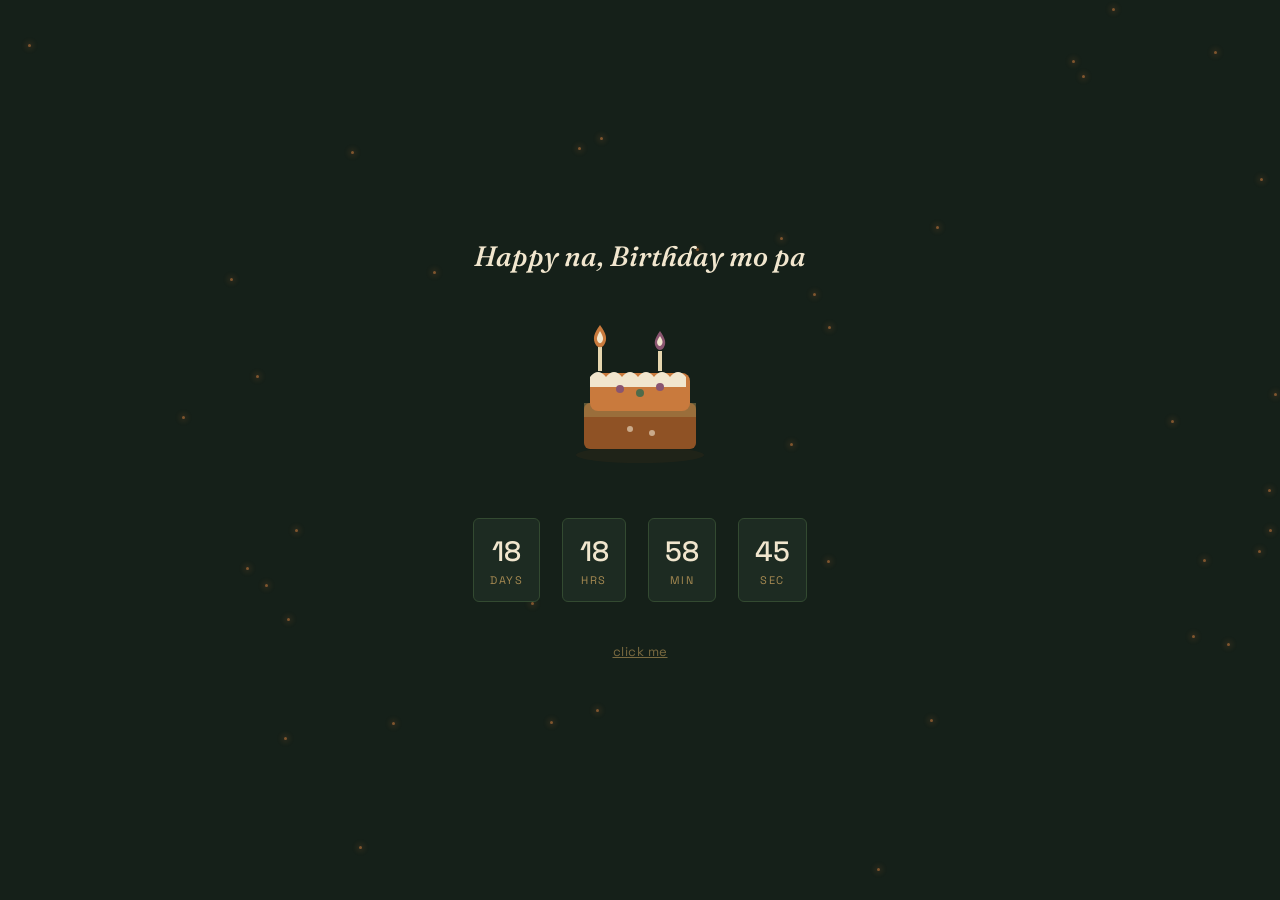
==== HBDAY!!.html @ 3e57e31f "Add files via upload" ====
<!DOCTYPE html>
<html lang="en">
<head>
<meta charset="UTF-8">
<meta name="viewport" content="width=device-width, initial-scale=1.0">
<title>Happy Birthday, My Love</title>
<link rel="stylesheet" href="style.css">
</head>
<body>

<div class="fireflies" id="fireflies"></div>

<!-- SCENE 0 : CANDLE COUNTDOWN -->
<section class="scene active" id="scene0">
  <p class="count-title" id="count-title-text">Happy na, Birthday mo pa</p>

  <div class="candle-wrap">
    <svg width="160" height="150" viewBox="0 0 160 150" fill="none">
      <ellipse cx="80" cy="138" rx="64" ry="8" fill="#3a2b17" opacity="0.3"/>

      <rect x="24" y="86" width="112" height="46" rx="6" fill="#8f5225"/>
      <rect x="24" y="86" width="112" height="14" fill="#a68a52" opacity="0.5"/>

      <rect x="30" y="56" width="100" height="38" rx="8" fill="#c97a3d"/>
      <path d="M30 60 q8 -10 16 0 q8 -10 16 0 q8 -10 16 0 q8 -10 16 0 q8 -10 16 0 q8 -10 16 0 v10 h-96 z" fill="#f1e6ce"/>

      <rect x="38" y="30" width="4" height="24" fill="#e6d6ae"/>
      <path d="M40 8c6 8 8 14 4 20-2 3-6 3-8 0-4-6-2-12 4-20z" fill="#c97a3d"/>
      <path d="M40 14c3 5 4 8 2 11-1 1.5-3 1.5-4 0-2-3-1-6 2-11z" fill="#f1e6ce"/>

      <rect x="98" y="34" width="4" height="20" fill="#e6d6ae"/>
      <path d="M100 14c5 7 7 12 3.5 17-1.7 2.5-5.3 2.5-7 0-3.5-5-1.5-10 3.5-17z" fill="#8a5570"/>
      <path d="M100 19c2.5 4 3.5 6.5 1.5 9-0.9 1.2-2.6 1.2-3.5 0-1.7-2.5-0.8-5 2-9z" fill="#f1e6ce"/>

      <circle cx="60" cy="72" r="4" fill="#8a5570"/>
      <circle cx="80" cy="76" r="4" fill="#4f6b4a"/>
      <circle cx="100" cy="70" r="4" fill="#8a5570"/>
      <circle cx="70" cy="112" r="3" fill="#f1e6ce" opacity="0.6"/>
      <circle cx="92" cy="116" r="3" fill="#f1e6ce" opacity="0.6"/>
    </svg>
  </div>

  <div class="count-grid">
    <div class="count-unit"><span class="count-num" id="cd-days">00</span><span class="count-label">days</span></div>
    <div class="count-unit"><span class="count-num" id="cd-hours">00</span><span class="count-label">hrs</span></div>
    <div class="count-unit"><span class="count-num" id="cd-min">00</span><span class="count-label">min</span></div>
    <div class="count-unit"><span class="count-num" id="cd-sec">00</span><span class="count-label">sec</span></div>
  </div>

  <button class="skip-btn" onclick="goTo('scene1')">click me</button>
  <button class="reveal-btn" id="reveal-btn" onclick="goTo('scene1')">open your gift</button>
</section>

<!-- SCENE 1 : WILDFLOWERS + TAG -->
<section class="scene" id="scene1">
  <p class="headline">Hi J, I made you something for your birthday!</p>

  <div class="bouquet-wrap">
    <svg width="220" height="220" viewBox="0 0 220 220" fill="none">
      <path d="M110 130 L110 210" stroke="#4f6b4a" stroke-width="4"/>
      <path d="M110 160 Q90 170 80 190" stroke="#4f6b4a" stroke-width="3" fill="none"/>
      <path d="M110 150 Q130 158 140 178" stroke="#4f6b4a" stroke-width="3" fill="none"/>
      <ellipse cx="78" cy="188" rx="14" ry="7" fill="#4f6b4a" transform="rotate(-30 78 188)"/>
      <ellipse cx="142" cy="176" rx="14" ry="7" fill="#4f6b4a" transform="rotate(25 142 176)"/>

      <g transform="translate(70,112)">
        <circle cx="-14" cy="0" r="10" fill="#c97a3d"/>
        <circle cx="14" cy="0" r="10" fill="#c97a3d"/>
        <circle cx="0" cy="-14" r="10" fill="#c97a3d"/>
        <circle cx="0" cy="14" r="10" fill="#c97a3d"/>
        <circle r="7" fill="#8f5225"/>
      </g>
      <g transform="translate(122,96) scale(0.85)">
        <circle cx="-14" cy="0" r="10" fill="#8a5570"/>
        <circle cx="14" cy="0" r="10" fill="#8a5570"/>
        <circle cx="0" cy="-14" r="10" fill="#8a5570"/>
        <circle cx="0" cy="14" r="10" fill="#8a5570"/>
        <circle r="7" fill="#5c3549"/>
      </g>
      <g transform="translate(96,74) scale(1)">
        <circle cx="-14" cy="0" r="10" fill="#f1e6ce"/>
        <circle cx="14" cy="0" r="10" fill="#f1e6ce"/>
        <circle cx="0" cy="-14" r="10" fill="#f1e6ce"/>
        <circle cx="0" cy="14" r="10" fill="#f1e6ce"/>
        <circle r="7" fill="#a68a52"/>
      </g>
    </svg>
  </div>

  <button class="tag-area" onclick="goTo('scene2')" aria-label="Open the letter">
    <div class="gift-tag">
      <div class="tag-hole"></div>
      <div class="tag-mark">open me</div>
    </div>
    <div class="tag-twine"></div>
    <p class="prompt-text">pull the tag to read my letter</p>
  </button>
</section>

<!-- SCENE 2 : LETTER -->
<section class="scene" id="scene2">
  <div class="letter-card">
    <p class="letter-ribbon">Happy birthday, j!!</p>
    <p class="letter-title">para to sainyo</p>
    <p class="letter-body">
      Lakas amats
    </p>
    <p class="letter-sign">-pilyo</p>
  </div>
  <button class="continue-btn" onclick="goTo('scene3')">keep scrolling</button>
</section>

<!-- SCENE 3 : CORKBOARD -->
<section class="scene" id="scene3">
  <button class="back-btn" onclick="goTo('scene2')">&larr; back</button>
  <p class="scrap-title">Kunan Mong Pic</p>

  <div class="scrapboard">
    <div class="photo-pin" style="top:24px;left:6%;transform:rotate(-6deg);">
      <span class="pin-dot"></span>
      <div class="photo-slot"><img src="photo1.jpg" alt=""></div>
      <figcaption>J</figcaption>
    </div>

    <div class="photo-pin" style="top:70px;left:38%;transform:rotate(4deg);z-index:2;">
      <span class="pin-dot"></span>
      <div class="photo-slot"><img src="photo2.jpg" alt=""></div>
      <figcaption>J</figcaption>
    </div>

    <div class="photo-pin" style="top:30px;right:4%;transform:rotate(7deg);">
      <span class="pin-dot"></span>
      <div class="photo-slot"><img src="photo3.jpg" alt=""></div>
      <figcaption>J</figcaption>
    </div>

    <div class="photo-pin" style="top:320px;left:14%;transform:rotate(-4deg);width:120px;">
      <span class="pin-dot"></span>
      <div class="photo-slot"><img src="photo4.jpg" alt=""></div>
      <figcaption>J</figcaption>
    </div>

    <div class="photo-pin" style="top:340px;right:12%;transform:rotate(6deg);width:120px;">
      <span class="pin-dot"></span>
      <div class="photo-slot"><img src="photo5.jpg" alt=""></div>
      <figcaption>J</figcaption>
    </div>

    <span class="leaf-sticker" style="top:200px;left:22%;">
      <svg viewBox="0 0 24 24" fill="currentColor"><path d="M12 2c6 4 8 10 6 16-4 2-10 0-12-6C4 8 6 4 12 2z"/></svg>
    </span>
    <span class="leaf-sticker" style="top:420px;left:34%;">
      <svg viewBox="0 0 24 24" fill="currentColor"><path d="M12 2c6 4 8 10 6 16-4 2-10 0-12-6C4 8 6 4 12 2z"/></svg>
    </span>
    <span class="leaf-sticker" style="top:80px;left:62%;">
      <svg viewBox="0 0 24 24" fill="currentColor"><path d="M12 2c6 4 8 10 6 16-4 2-10 0-12-6C4 8 6 4 12 2z"/></svg>
    </span>
    <span class="leaf-sticker" style="top:450px;right:6%;">
      <svg viewBox="0 0 24 24" fill="currentColor"><path d="M12 2c6 4 8 10 6 16-4 2-10 0-12-6C4 8 6 4 12 2z"/></svg>
    </span>
  </div>
</section>

<script src="script.js"></script>
</body>
</html>
---- style.css ----
@import url('https://fonts.googleapis.com/css2?family=Fraunces:ital,opsz,wght@0,9..144,500;0,9..144,600;1,9..144,500&family=Space+Grotesk:wght@400;500&family=Caveat:wght@500;700&display=swap');

:root{
  --ink:#152019;
  --ink-2:#1d2b22;
  --parchment:#f1e6ce;
  --parchment-2:#e6d6ae;
  --amber:#c97a3d;
  --amber-dark:#8f5225;
  --plum:#8a5570;
  --brass:#a68a52;
  --moss:#4f6b4a;
  --moss-dark:#334a31;
}

*{box-sizing:border-box;}
html,body{margin:0;padding:0;}
body{
  background:var(--ink);
  color:var(--parchment);
  font-family:'Space Grotesk', sans-serif;
  min-height:100vh;
  overflow-x:hidden;
}

.scene{
  min-height:100vh;
  width:100%;
  display:none;
  flex-direction:column;
  align-items:center;
  justify-content:center;
  padding:6vh 5vw;
  position:relative;
  opacity:0;
  animation:fadeIn 1s ease forwards;
}
.scene.active{display:flex;}
@keyframes fadeIn{from{opacity:0;transform:translateY(10px);}to{opacity:1;transform:translateY(0);}}

.fireflies{position:fixed;inset:0;pointer-events:none;z-index:0;}
.firefly{position:absolute;width:3px;height:3px;background:var(--amber);border-radius:50%;opacity:.6;animation:drift 6s ease-in-out infinite;box-shadow:0 0 6px 1px rgba(201,122,61,.6);}
@keyframes drift{0%,100%{transform:translateY(0);opacity:.3;}50%{transform:translateY(-18px);opacity:.8;}}

/* ---------- SCENE 0: candle countdown ---------- */
.count-title{
  font-family:'Fraunces', serif;
  font-style:italic;
  font-weight:500;
  font-size:clamp(20px,3vw,28px);
  text-align:center;
  margin:0 0 44px;
  z-index:1;
}

.candle-wrap{z-index:1;margin-bottom:20px;}

.count-grid{
  display:flex;
  gap:22px;
  z-index:1;
  margin-top:26px;
}
.count-unit{
  display:flex;
  flex-direction:column;
  align-items:center;
  background:var(--ink-2);
  border:1px solid var(--moss-dark);
  border-radius:6px;
  padding:14px 16px;
  min-width:64px;
}
.count-num{
  font-family:'Space Grotesk', sans-serif;
  font-weight:500;
  font-size:28px;
  color:var(--parchment);
}
.count-label{
  font-size:11px;
  letter-spacing:1.5px;
  text-transform:uppercase;
  color:var(--brass);
  margin-top:4px;
}

.skip-btn{
  margin-top:40px;
  background:none;
  border:none;
  color:var(--brass);
  font-family:'Space Grotesk', sans-serif;
  font-size:13px;
  letter-spacing:.5px;
  cursor:pointer;
  text-decoration:underline;
  opacity:.7;
  z-index:1;
}
.skip-btn:hover{opacity:1;}

.reveal-btn{
  margin-top:40px;
  background:var(--amber);
  border:none;
  color:var(--ink);
  font-family:'Space Grotesk', sans-serif;
  font-weight:500;
  font-size:14px;
  letter-spacing:.5px;
  padding:14px 32px;
  border-radius:30px;
  cursor:pointer;
  z-index:1;
  display:none;
}
.reveal-btn.ready{display:inline-block;}

/* ---------- SCENE 1: wildflowers + tag ---------- */
.headline{
  font-family:'Fraunces', serif;
  font-weight:500;
  font-style:italic;
  font-size:clamp(22px,3.2vw,32px);
  text-align:center;
  letter-spacing:.3px;
  margin:0 0 40px;
  z-index:1;
}

.bouquet-wrap{
  z-index:1;
  margin-bottom:36px;
  filter:drop-shadow(0 10px 30px rgba(0,0,0,.5));
}

.tag-area{
  z-index:1;
  display:flex;
  flex-direction:column;
  align-items:center;
  cursor:pointer;
  background:none;
  border:none;
  padding:0;
}
.tag-area:focus-visible{outline:2px solid var(--amber);outline-offset:6px;}

.gift-tag{
  width:150px;
  height:96px;
  background:var(--parchment-2);
  position:relative;
  border-radius:3px;
  transition:transform .3s ease;
  clip-path:polygon(14% 0,100% 0,100% 100%,14% 100%,0 50%);
}
.tag-area:hover .gift-tag{transform:translateY(-4px) rotate(-2deg);}
.tag-hole{
  position:absolute;left:26px;top:50%;
  width:10px;height:10px;
  background:var(--ink);
  border-radius:50%;
  transform:translateY(-50%);
}
.tag-twine{
  position:absolute;
  left:-30px;top:50%;
  width:34px;height:2px;
  background:var(--brass);
  transform:translateY(-50%) rotate(-8deg);
}
.tag-mark{
  position:absolute;inset:0;
  display:flex;align-items:center;justify-content:center;
  font-family:'Caveat', cursive;
  font-size:22px;
  color:var(--amber-dark);
  padding-left:14px;
}

.prompt-text{
  margin-top:20px;
  font-size:15px;
  letter-spacing:.3px;
  color:var(--parchment-2);
  font-style:italic;
  font-family:'Fraunces', serif;
}

/* ---------- SCENE 2: letter ---------- */
.letter-card{
  background:var(--parchment);
  color:var(--ink);
  width:min(560px,92vw);
  padding:52px 44px 40px;
  position:relative;
  box-shadow:0 20px 60px rgba(0,0,0,.5);
  z-index:1;
  clip-path:polygon(0% 1%,2% 0%,98% 0%,100% 2%,100% 98%,98% 100%,3% 100%,0% 99%);
}
.letter-ribbon{
  font-family:'Caveat', cursive;
  font-weight:700;
  font-size:34px;
  color:var(--plum);
  text-align:center;
  margin:0 0 8px;
}
.letter-title{
  text-align:center;
  font-family:'Fraunces', serif;
  font-weight:500;
  font-size:22px;
  margin:0 0 22px;
  color:var(--ink-2);
}
.letter-body{
  font-size:17px;
  line-height:1.8;
  text-align:center;
  color:#2c2a26;
  margin:0 0 26px;
  font-family:'Fraunces', serif;
}
.letter-sign{
  text-align:center;
  font-family:'Caveat', cursive;
  font-weight:700;
  font-size:26px;
  color:var(--plum);
  margin:0;
}

.continue-btn{
  margin-top:34px;
  background:transparent;
  border:1px solid var(--parchment-2);
  color:var(--parchment);
  font-family:'Space Grotesk', sans-serif;
  font-size:13px;
  letter-spacing:1.5px;
  text-transform:uppercase;
  padding:12px 30px;
  border-radius:30px;
  cursor:pointer;
  transition:.25s ease;
  z-index:1;
}
.continue-btn:hover{background:var(--parchment);color:var(--ink);}

/* ---------- SCENE 3: corkboard ---------- */
.scrap-title{
  font-family:'Caveat', cursive;
  font-weight:700;
  font-size:38px;
  color:var(--parchment);
  margin:0 0 30px;
  z-index:1;
}
.scrapboard{
  position:relative;
  width:min(760px,94vw);
  min-height:520px;
  z-index:1;
  background:
    radial-gradient(rgba(0,0,0,.12) 1px,transparent 1px) 0 0/14px 14px,
    var(--moss-dark);
  border-radius:8px;
  border:10px solid var(--ink-2);
}
.photo-pin{
  position:absolute;
  background:var(--parchment);
  padding:10px 10px 30px;
  width:150px;
  box-shadow:0 12px 24px rgba(0,0,0,.5);
  text-align:center;
  font-family:'Caveat', cursive;
  font-weight:700;
  color:#333;
  font-size:15px;
}
.pin-dot{
  position:absolute;
  top:-7px;left:50%;
  transform:translateX(-50%);
  width:13px;height:13px;
  border-radius:50%;
  background:var(--amber);
  box-shadow:0 3px 4px rgba(0,0,0,.5);
}
.photo-slot{
  width:100%;
  aspect-ratio:1/1;
  background:#e9e4d8;
  border:1.5px dashed #b9b2a0;
  display:flex;
  align-items:center;
  justify-content:center;
  color:#8a8578;
  font-family:'Space Grotesk', sans-serif;
  font-size:11px;
  cursor:pointer;
  overflow:hidden;
  position:relative;
}
.photo-slot img{width:100%;height:100%;object-fit:cover;}
.photo-slot input{position:absolute;inset:0;opacity:0;cursor:pointer;}
.photo-pin figcaption{margin-top:8px;}

.leaf-sticker{position:absolute;color:var(--moss);opacity:.9;}
.leaf-sticker svg{width:22px;height:22px;}

.back-btn{
  position:absolute;
  top:24px;left:24px;
  background:none;
  border:none;
  color:var(--parchment-2);
  font-family:'Space Grotesk', sans-serif;
  font-size:14px;
  cursor:pointer;
  letter-spacing:.3px;
  z-index:2;
  opacity:.7;
}
.back-btn:hover{opacity:1;}

@media (max-width:640px){
  .scrapboard{min-height:640px;}
  .count-grid{gap:10px;}
  .count-unit{min-width:52px;padding:10px 8px;}
}
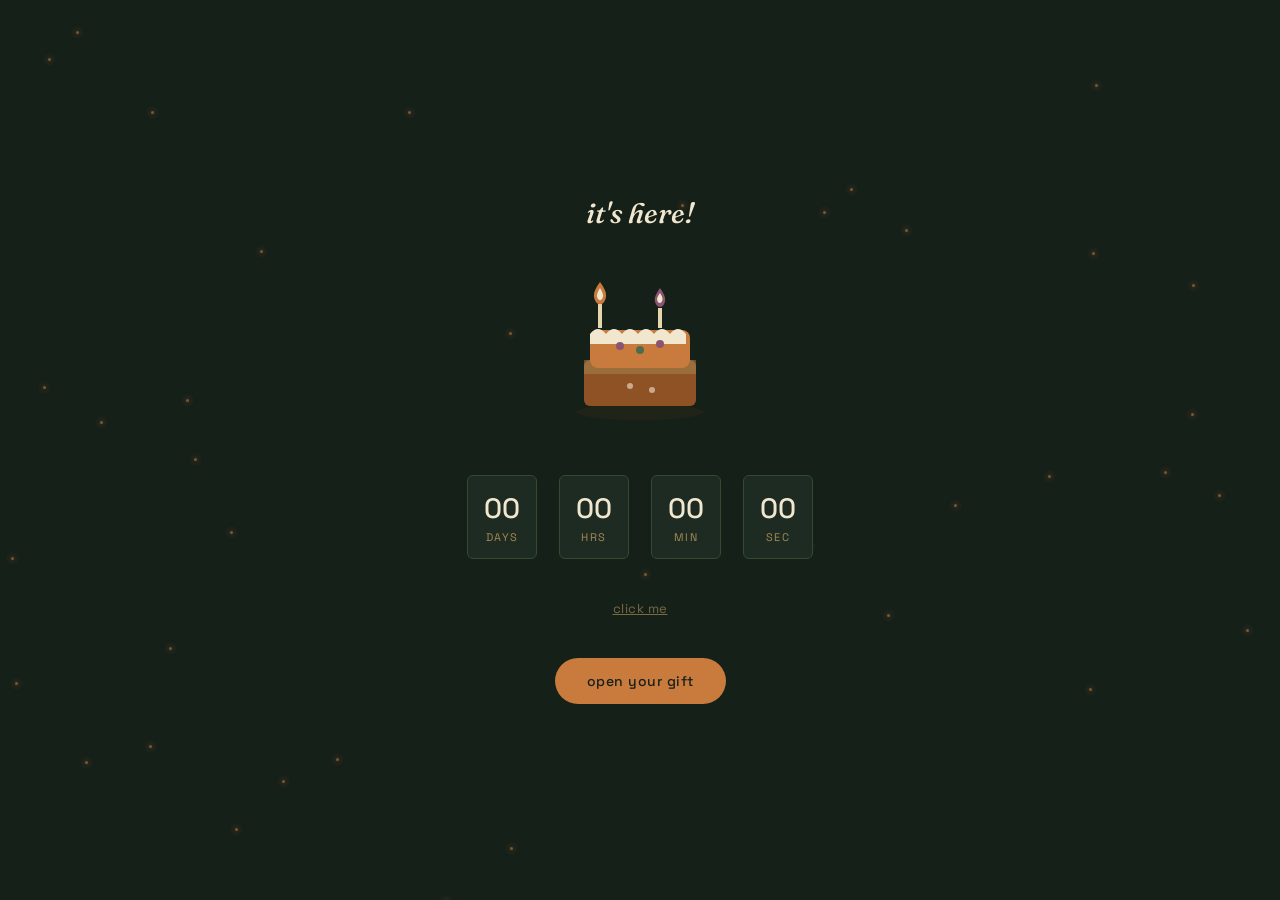
==== commit 249ab6be: "Update HBDAY!!.html" ====
--- a/HBDAY!!.html
+++ b/HBDAY!!.html
@@ -101,7 +101,7 @@
 <section class="scene" id="scene2">
   <div class="letter-card">
     <p class="letter-ribbon">Happy birthday, j!!</p>
-    <p class="letter-title">para to sainyo</p>
+    <p class="letter-title">para to sayo</p>
     <p class="letter-body">
       Lakas amats
     </p>
